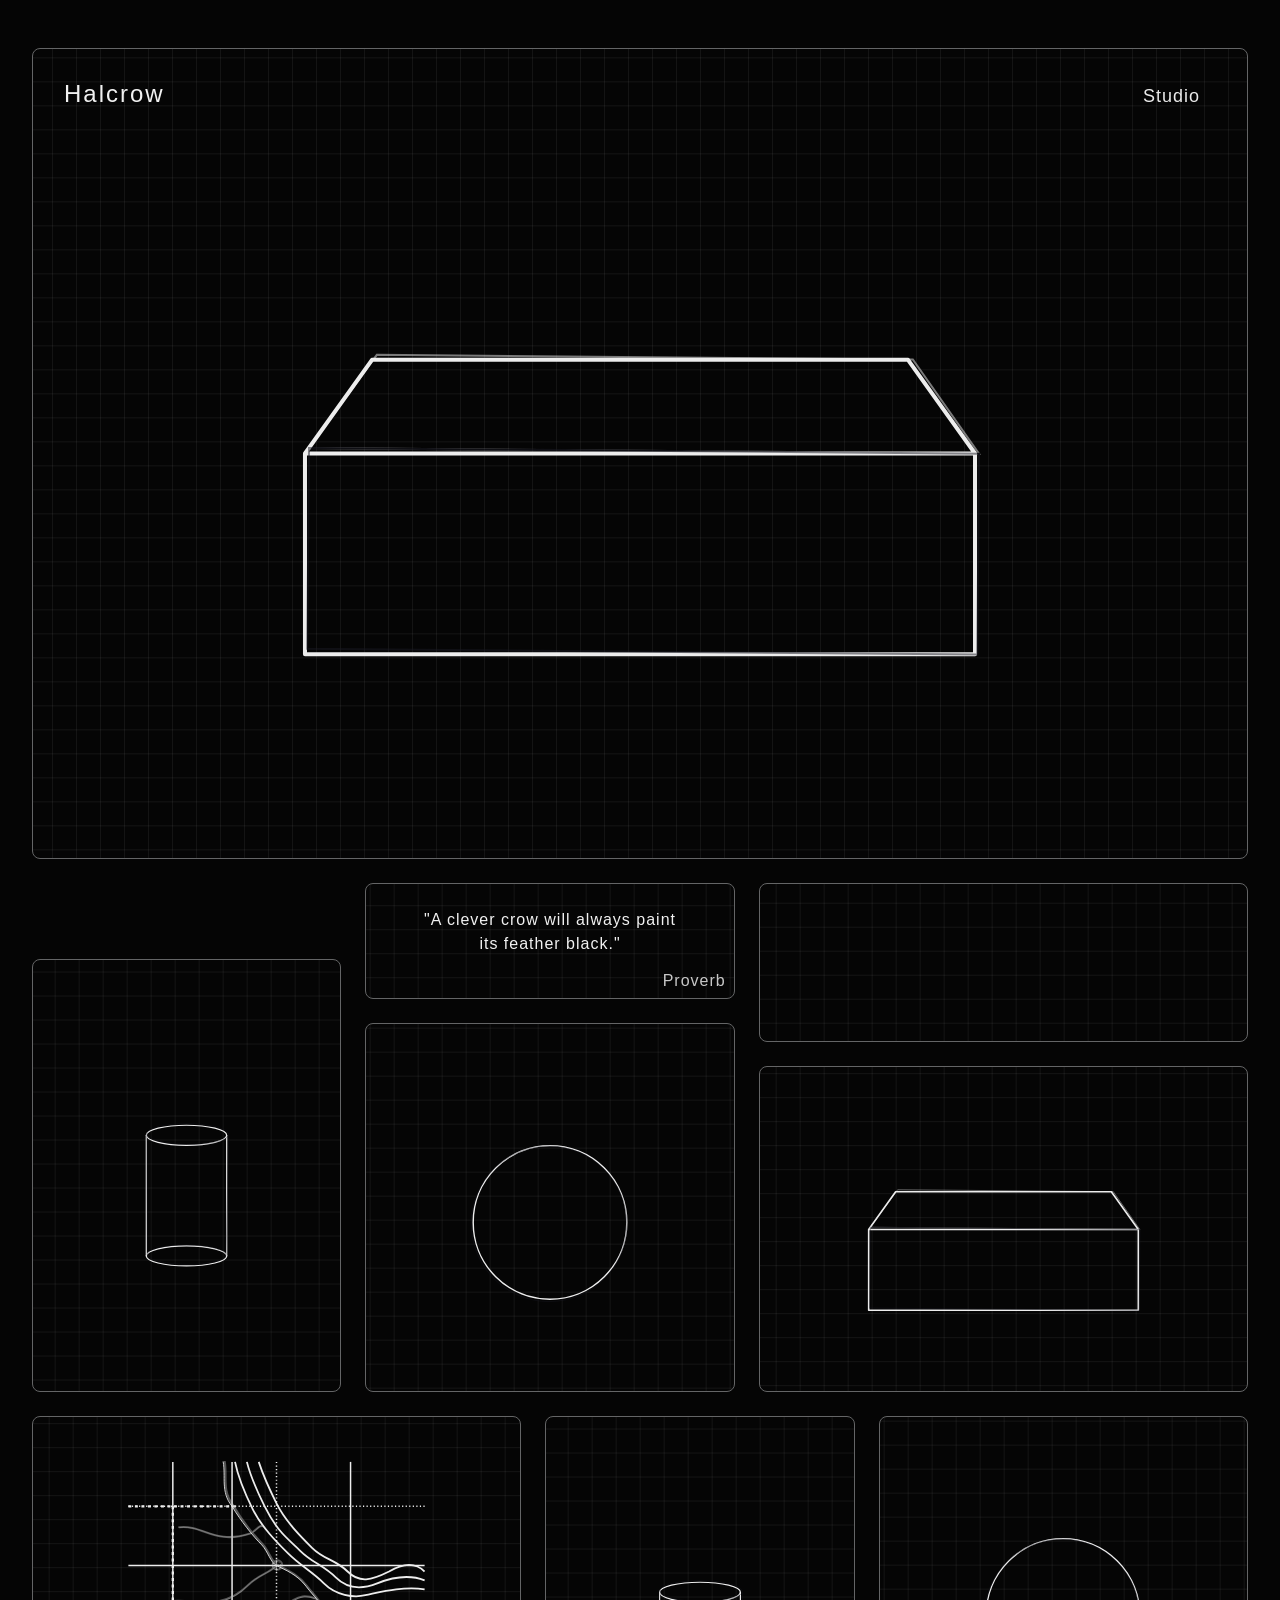
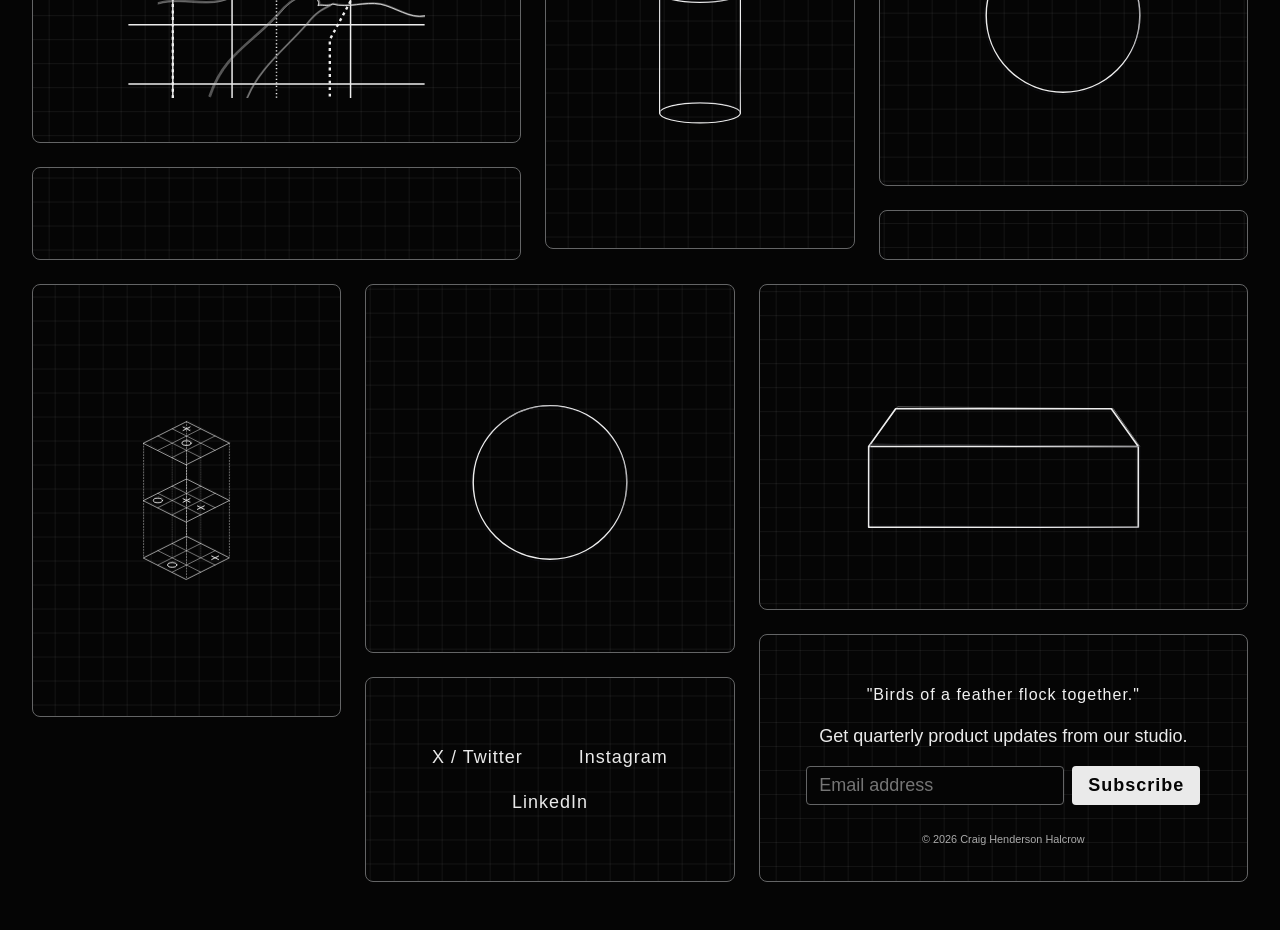
==== index.html @ 814aac81 "Wrap copyright text in semantic small tag" ====
<!DOCTYPE html>
<html lang="en">
<head>
  <meta charset="UTF-8">
  <meta name="viewport" content="width=device-width, initial-scale=1.0">
  <meta name="description" content="A 3D perspective shelf morph concept and portfolio for Halcrow Studio.">
  <meta name="author" content="Craig Henderson Halcrow">
  <title>FWDP-1000-P01-Landing-Page-Craig</title>

  <link rel="stylesheet" href="styles/normalize-fwd.css">
  <link rel="stylesheet" href="styles/styles.css">
</head>
<body>

  <!-- Wraps the entire page content -->
  <main class="flex-gallery">

    <!--
    --------------------------------------------------------------
    >>> TABLE OF CONTENTS:
    ----------------------------------------------------------------
    # Row 0: Hero Header
    # Row 1: Concepts (Tall, Square, Wide)
    # Row 2: Concepts (Wide, Tall, Square)
    # Row 3: Concepts (Tall, Square, Wide) & Footers
    --------------------------------------------------------------
    -->

    <!-- ==========================================
         ROW 0: HERO HEADER
    =========================================== -->
    <section class="flex-row">
      
      <!-- Hero Card (Wide) -->
      <article class="card-container card-wide">
        <div class="the-box grid-pattern"></div>
        
        <!-- Header & Nav Overlay -->
        <header class="hero-header">
          <h1>Halcrow</h1>
          <nav class="hero-nav">
            <ul>
              <li><a href="index.html">Studio</a></li>
            </ul>
          </nav>
        </header>

        <div class="card-text">
          <h2>bauxd air</h2>
          <p>The box and the air inside it.</p>
        </div>

        <div class="image-wrapper wrap-wide">
          <img src="images/concept03-wide-2d.svg" class="product-img img-2d" alt="Wide Concept 2D Draft">
          <!-- aria-hidden="true": Hides decorative 3D image from screen readers to prevent redundant announcements. -->
          <img src="images/concept03-wide-3d.svg" class="product-img img-3d" alt="Wide Concept 3D Render" aria-hidden="true">
        </div>
      </article>

    </section>

    <!-- ==========================================
         ROW 1: CONCEPTS (Tall, Square, Wide)
    =========================================== -->
    <section class="flex-row">
      
      <!-- Concept 1 (Tall) -->
      <!-- tabindex="0": Makes the article focusable, allowing keyboard users to trigger the :focus-within animation. -->
      <article class="card-container card-tall" tabindex="0">
        <div class="the-box grid-pattern"></div>
        <div class="card-text">
          <h2>Concept 01</h2>
          <p>Tall Dimension</p>
        </div>
        <div class="image-wrapper">
          <img src="images/concept01-tall-2d.svg" class="product-img img-2d" alt="Tall Concept 2D Draft">
          <img src="images/concept01-tall-3d.svg" class="product-img img-3d" alt="Tall Concept 3D Render" aria-hidden="true">
        </div>
      </article>

      <!-- Concept 2 (Square) -->
      <div class="card-column col-square">
        <div class="filler-card grid-pattern">
          <div class="footer-text">
            <figure class="proverb">
              <blockquote>
                <p>"A clever crow will always paint its feather black."</p>
              </blockquote>
              <figcaption>Proverb</figcaption>
            </figure>
          </div>
        </div>
        <article class="card-container card-square" tabindex="0">
        <div class="the-box grid-pattern"></div>
        <div class="card-text">
          <h2>Concept 02</h2>
          <p>Square Dimension</p>
        </div>
        <div class="image-wrapper wrap-square">
          <img src="images/concept02-square-2d.svg" class="product-img img-2d" alt="Square Concept 2D Draft">
          <img src="images/concept02-square-3d.svg" class="product-img img-3d" alt="Square Concept 3D Render" aria-hidden="true">
        </div>
      </article>
      </div>

      <!-- Concept 3 (Wide) -->
      <div class="card-column col-wide">
        <div class="filler-card grid-pattern"></div>
        <article class="card-container card-wide" tabindex="0">
        <div class="the-box grid-pattern"></div>
        <div class="card-text">
          <h2>Concept 03</h2>
          <p>Wide Dimension</p>
        </div>
        <div class="image-wrapper wrap-wide">
          <img src="images/concept03-wide-2d.svg" class="product-img img-2d" alt="Wide Concept 2D Draft">
          <img src="images/concept03-wide-3d.svg" class="product-img img-3d" alt="Wide Concept 3D Render" aria-hidden="true">
        </div>
      </article>
      </div>

    </section>

    <!-- ==========================================
         ROW 2: CONCEPTS (Wide, Tall, Square)
    =========================================== -->
    <section class="flex-row">
      
      <!-- Concept 3 (Wide) -->
      <div class="card-column col-wide">
        <article class="card-container card-wide static-card">
        <div class="the-box grid-pattern"></div>
        <div class="card-text">
          <h2>Country Project</h2>
          <p>Where am I?</p>
        </div>
        <div class="image-wrapper wrap-wide">
          <a href="#"><img src="images/country-project-hint.svg" class="product-img" alt="Country Project Map Hint"></a>
        </div>
      </article>
        <div class="filler-card grid-pattern"></div>
      </div>

      <!-- Concept 1 (Tall) -->
      <article class="card-container card-tall" tabindex="0">
        <div class="the-box grid-pattern"></div>
        <div class="card-text">
          <h2>Concept 01</h2>
          <p>Tall Dimension</p>
        </div>
        <div class="image-wrapper">
          <img src="images/concept01-tall-2d.svg" class="product-img img-2d" alt="Tall Concept 2D Draft">
          <img src="images/concept01-tall-3d.svg" class="product-img img-3d" alt="Tall Concept 3D Render" aria-hidden="true">
        </div>
      </article>

      <!-- Concept 2 (Square) -->
      <div class="card-column col-square">
        <article class="card-container card-square" tabindex="0">
        <div class="the-box grid-pattern"></div>
        <div class="card-text">
          <h2>Concept 02</h2>
          <p>Square Dimension</p>
        </div>
        <div class="image-wrapper wrap-square">
          <img src="images/concept02-square-2d.svg" class="product-img img-2d" alt="Square Concept 2D Draft">
          <img src="images/concept02-square-3d.svg" class="product-img img-3d" alt="Square Concept 3D Render" aria-hidden="true">
        </div>
      </article>
        <div class="filler-card grid-pattern"></div>
      </div>

    </section>

    <!-- ==========================================
         ROW 3: CONCEPTS & EMBEDDED FOOTERS
    =========================================== -->
    <section class="flex-row">
      
      <!-- Concept 1 (Tall) -->
      <article class="card-container card-tall static-card">
        <div class="the-box grid-pattern"></div>
        <div class="card-text">
          <h2>Tic-Tac-Toe</h2>
          <p>JS Project</p>
        </div>
        <div class="image-wrapper">
          <a href="#"><img src="images/tic-tac-toe.svg" class="product-img" alt="Tic-Tac-Toe Game"></a>
        </div>
      </article>

      <!-- Concept 2 (Square) -->
      <div class="card-column col-square">
        <article class="card-container card-square" tabindex="0">
        <div class="the-box grid-pattern"></div>
        <div class="card-text">
          <h2>Concept 02</h2>
          <p>Square Dimension</p>
        </div>
        <div class="image-wrapper wrap-square">
          <img src="images/concept02-square-2d.svg" class="product-img img-2d" alt="Square Concept 2D Draft">
          <img src="images/concept02-square-3d.svg" class="product-img img-3d" alt="Square Concept 3D Render" aria-hidden="true">
        </div>
      </article>
        <div class="filler-card grid-pattern">
          <footer class="footer-text">
            <nav aria-label="Social media">
              <ul class="social-icons">
                <li><a href="#">X / Twitter</a></li>
                <li><a href="#">Instagram</a></li>
                <li><a href="#">LinkedIn</a></li>
              </ul>
            </nav>
          </footer>
        </div>
      </div>

      <!-- Concept 3 (Wide) -->
      <div class="card-column col-wide">
        <article class="card-container card-wide" tabindex="0">
        <div class="the-box grid-pattern"></div>
        <div class="card-text">
          <h2>Concept 03</h2>
          <p>Wide Dimension</p>
        </div>
        <div class="image-wrapper wrap-wide">
          <img src="images/concept03-wide-2d.svg" class="product-img img-2d" alt="Wide Concept 2D Draft">
          <img src="images/concept03-wide-3d.svg" class="product-img img-3d" alt="Wide Concept 3D Render" aria-hidden="true">
        </div>
      </article>
        <div class="filler-card grid-pattern">
          <footer class="footer-text">
            <figure class="proverb">
              <blockquote>
                <p>"Birds of a feather flock together."</p>
              </blockquote>
            </figure>
            <p>Get quarterly product updates from our studio.</p>
            <form class="subscribe-form" action="#" method="POST">
              <label for="email-sub" class="sr-only">Email address</label>
              <input type="email" id="email-sub" name="email" placeholder="Email address" required>
              <button type="submit">Subscribe</button>
            </form>
            <p class="copyright"><small>&copy; 2026 Craig Henderson Halcrow</small></p>
          </footer>
        </div>
      </div>

    </section>

  </main>

</body>
</html>
---- styles/styles.css ----
/*--------------------------------------------------------------
>>> TABLE OF CONTENTS:
----------------------------------------------------------------
# Part 0: Universal Reset
# Part 0.5: Utilities (Accessibility)
# Part 1: Mobile-First
# Part 2: Desktop
# Part 3: The Illusion
# Part 4: Hero Header
# Part 5: Footer
--------------------------------------------------------------*/

/* =========================================================
   PART 0.5: UTILITIES (ACCESSIBILITY)
   -Normalize
   ========================================================= */
/* 
  Screen Reader Only Utility
  The A11Y Project: https://www.a11yproject.com/posts/how-to-hide-content/
  CSS-Tricks: https://css-tricks.com/inclusively-hidden/
  Note: Visually hides an element while still allowing screen readers to announce it. 
  Used in this project for: Hidden form labels (Subscribe form).
*/
.sr-only {
  position: absolute;
  width: 1px;
  height: 1px;
  padding: 0;
  margin: -1px;
  overflow: hidden;
  clip: rect(0, 0, 0, 0);
  white-space: nowrap;
  border-width: 0;
}
/* =========================================================
   PART 1: MOBILE-FIRST
   ========================================================= */
body {
  font-family: Roboto, Arial, sans-serif;
  background-color: #050505; 
  color: #f1f1f1;
  display: flex;
  justify-content: center;
  align-items: center;
  min-height: 100vh;
  margin: 0 auto;
  padding: 1rem 2rem; 
}

.flex-gallery {
  display: flex;
  flex-direction: column; 
  align-items: center;
  gap: 1.5rem;
  width: 100%;
}

.flex-row {
  display: flex;
  flex-wrap: wrap;         
  justify-content: center; 
  align-items: stretch; /* Allows columns to stretch to the row's full height */   
  gap: 1.5rem; 
  width: 100%;
  max-width: 120rem;
}

/* Ensure the Tall cards dictate the row height without being distorted by stretch */
.flex-row:nth-of-type(2) .card-tall 
{ align-self: flex-end; }
.flex-row:not(:nth-of-type(2)) .card-tall 
{ align-self: flex-start; }

/* The Main Container */
.card-container {
  position: relative;
  display: flex;
  justify-content: center;
  align-items: center; 
  cursor: pointer;
  /* Default mobile behavior: stretch to fill the mobile screen */
  flex-grow: 1; 
  flex-shrink: 1; 
  flex-basis: 100%; 
  max-width: 450px; /* Prevents cards from becoming massively huge on horizontal tablets */
}

/* Proportional Scaling of the Cards */
/* CSS aspect-ratio: https://developer.mozilla.org/en-US/docs/Web/CSS/aspect-ratio */
/* Forces the height of an element to automatically recalculate based on its width, keeping the cards proportional as they scale. */
.card-tall   { aspect-ratio: 300 / 420; }
.card-square { aspect-ratio: 1 / 1; }
.card-wide   { aspect-ratio: 480 / 320; }

/* Make the Hero Card taller on mobile so the header has room to breathe */
.flex-row:first-of-type .card-wide {
  aspect-ratio: 1 / 1;
  align-items: flex-end;
  padding-bottom: 2rem;
}

/* Column Wrappers for Filler Cards */
.card-column {
  display: flex;
  flex-direction: column;
  gap: 1.5rem;
  width: 100%;
  max-width: 450px;
}

.card-column .card-container {
  flex-grow: 0; /* Prevents column height from interfering with aspect-ratio */
  flex-shrink: 0;
  flex-basis: auto;
  width: 100%;
}

.filler-card {
  /* 
    Flex-Grow
    MDN Reference: https://developer.mozilla.org/en-US/docs/Web/CSS/flex-grow
    CSS-Tricks Guide: https://css-tricks.com/snippets/css/a-guide-to-flexbox/
    Note: Automatically calculates and fills the exact empty vertical gap left in the column.
  */
  flex-grow: 1; 
  display: flex;
  flex-direction: column;
  background-color: #050505;
  border: 1px solid #646566;
  border-radius: 8px;
  min-height: 50px; /* Keeps a slim grid bar visible on mobile */
  width: 100%;
  max-width: 450px;
}

/* Mobile Reordering for Footer Cards */
/* Note: 49.9375em equals 799px (1px less than 50em). Prevents overlap bugs while using accessible em units. */
@media (max-width: 49.9375em) {
  .filler-card:empty {
    display: none; /* Hides decorative empty cards on mobile screens */
  }

  .flex-row:last-of-type .card-column {
    /* 
      Display: Contents
      MDN Reference: https://developer.mozilla.org/en-US/docs/Web/CSS/display
      CSS-Tricks: https://css-tricks.com/get-ready-for-display-contents/
      Note: "Unwraps" the column container so its children can participate directly in the parent flex row's ordering.
    */
    display: contents; 
  }
  .flex-row:last-of-type .col-wide .card-container {
    order: 1; /* Ensures Concept 03 stays above the footers */
  }
  .flex-row:last-of-type .col-square .filler-card {
    order: 2; /* Pushes the Social footer down */
  }
  .flex-row:last-of-type .col-wide .filler-card {
    order: 3; /* Pushes the Subscribe footer to the absolute bottom */
  }
}

/* Fluid Image Wrappers (Using percentages so they grow/shrink with the parent card) */
.image-wrapper { position: relative; z-index: 3; width: 65%; aspect-ratio: 1 / 1; }
.wrap-square   { width: 65%; aspect-ratio: 1 / 1; }
.wrap-wide     { width: 75%; aspect-ratio: 340 / 220; }

/* =========================================================
   PART 2: DESKTOP
   ========================================================= */
@media (min-width: 50em) {
  body {
    padding: 3rem 2rem;
  }
  
  .card-container, .card-column, .filler-card {
    max-width: none; /* Release the mobile tablet constraint */
    width: auto; /* Release the 100% mobile width so they can share the row */
  }

  /* 
    Flex Sizing Properties
    MDN Reference: https://developer.mozilla.org/en-US/docs/Web/CSS/flex
    CSS-Tricks Guide: https://css-tricks.com/snippets/css/a-guide-to-flexbox/
    Note: Sets the "ideal" base width (flex-basis) and tells the cards to mathematically stretch (flex-grow) to fill the exact edges of the row.
  */
  .card-tall { 
    flex-grow: 1; 
    flex-shrink: 1; 
    flex-basis: 300px; 
  }
  .col-square { 
    flex-grow: 1; 
    flex-shrink: 1; 
    flex-basis: 360px; 
  }
  .col-wide { 
    flex-grow: 1; 
    flex-shrink: 1; 
    flex-basis: 480px; 
  }

  /* Reset Hero Card to its cinematic wide ratio on desktop */
  .flex-row:first-of-type .card-wide {
    aspect-ratio: 480 / 320;
    align-items: center;
    padding-bottom: 0;
  }

  /* Ensure the top proverb fits on one single line */
  .flex-row:nth-of-type(2) .col-square .footer-text {
    padding: 0.5rem; /* Reduce side padding to give the text more room */
  }
}

/* =========================================================
   PART 3 THE ILLUSION
   ========================================================= */

/* The 2D Card to 3D Shelf Illusion */
.the-box {
  /* Positioning mechanics: https://developer.mozilla.org/en-US/docs/Web/CSS/position */
  position: absolute;
  bottom: 0;
  left: 0;
  width: 100%;
  height: 100%;
  background-color: #050505; 
  border: 1px solid #646566;
  border-radius: 8px;
  
  /* The Hinge (2D card falls down to become the shelf-like 3D surface) */
  /* Hinge anchor-point: https://developer.mozilla.org/en-US/docs/Web/CSS/transform-origin */
  transform-origin: bottom center;

  /* Transition physics: https://developer.mozilla.org/en-US/docs/Web/CSS/transition */
  transition: transform 0.6s cubic-bezier(0.2, 0.8, 0.2, 1), box-shadow 0.6s ease, background-color 0.6s ease;

  /* Stacking context: https://developer.mozilla.org/en-US/docs/Web/CSS/z-index */
  z-index: 1;
}

/* The Drafting Grid Pattern */
/* 
  Pattern adapted from: https://projects.verou.me/css3patterns/#blueprint-grid
  Note: Background initially inspired by Shaw Lukas' "blocks": https://blocks.shawnlukas.com/
  Hard-stop logic: https://css-tricks.com/books/greatest-css-tricks/hard-stop-gradients/
*/
.grid-pattern {
  background-image: 
    linear-gradient(#ffffff0f 1px, transparent 1px),
    linear-gradient(90deg, #ffffff0f 1px, transparent 1px);
  background-size: 24px 24px;
  background-position: center center;
}

/* On Hover: 2D Card Falling Into 3D Shelf */
.card-container:hover .the-box,
.card-container:focus-within .the-box {
   /* 
   3D Transformations
   MDN Reference: https://developer.mozilla.org/en-US/docs/Web/CSS/transform-function/perspective
   Note: To find the ideal shelf angle, I started exactly halfway between 45deg and 90deg (67.5deg), then experimented further. 
   */
  transform: perspective(1000px) rotateX(70deg); 

  background-color: #161616; 
  border-color: #646566;

  box-shadow: 0px 50px 40px #030303f2; 
}

/* Hover Text */
.card-text {
  /* Positioning: https://developer.mozilla.org/en-US/docs/Web/CSS/position */
  position: absolute;
  /* Moved inside to the top of the Card */
  top: 30px; 
  width: 100%;
  text-align: center;

  /* Stacking order: https://developer.mozilla.org/en-US/docs/Web/CSS/z-index */
  z-index: 4; /* Keeps it floating above everything else */

  /* Transparency: https://developer.mozilla.org/en-US/docs/Web/CSS/opacity */
  opacity: 0; /* Hidden by default */

  /* Smooth transition timing: https://developer.mozilla.org/en-US/docs/Web/CSS/transition */
  transition: opacity 0.4s ease, transform 0.4s ease;

  /* Y-axis movement: https://developer.mozilla.org/en-US/docs/Web/CSS/transform-function/translateY */
  transform: translateY(-10px); /* Starts slightly lifted */
}

/* Fades in and drops down smoothly when the 3D shelf effect triggers */
/* Hover state: https://developer.mozilla.org/en-US/docs/Web/CSS/:hover */
.card-container:hover .card-text,
.card-container:focus-within .card-text {
  opacity: 1; 
  transform: translateY(0px); /* Drops down into its final resting position */
}

.card-text h2 {
  margin: 0 0 4px 0;
  font-weight: 500;
  font-size: 1.125rem;
  letter-spacing: 2px;
}

.card-text p {
  margin: 0;
  color: #eaeaea;
  font-size: 1rem;
}

/* Product Images & Sizes */
.product-img {
  position: absolute;
  top: 0;
  left: 0;
  width: 100%;
  height: 100%;

  /* Forces images to fit the wrapper without distorting aspect ratio: https://developer.mozilla.org/en-US/docs/Web/CSS/object-fit */
  object-fit: contain;

  /* Transition physics: https://developer.mozilla.org/en-US/docs/Web/CSS/transition */
  /* Easing mechanics: https://developer.mozilla.org/en-US/docs/Web/CSS/easing-function */
  /* Note: Custom cubic-bezier adds a realistic sense of physics (fast start, soft landing). */
  transition: all 0.6s cubic-bezier(0.2, 0.8, 0.2, 1);
}

/* Initial States */
.img-2d { 
  /* Transparency logic: https://developer.mozilla.org/en-US/docs/Web/CSS/opacity */
  opacity: 1; 
  /* Transform mechanics: https://developer.mozilla.org/en-US/docs/Web/CSS/transform-function/scale */
  transform: scale(1); 
}

.img-3d { 
  opacity: 0; 
  /* Starts slightly lifted (translateY) and scaled, waiting for hover state */
  /* Translation mechanics: https://developer.mozilla.org/en-US/docs/Web/CSS/transform-function/translate */
  transform: translateY(20px) scale(0.9);
} 

/* On Hover: Image Swap and Shelf Position */
/* Hover pseudo-class: https://developer.mozilla.org/en-US/docs/Web/CSS/:hover */
.card-container:hover .img-2d,
.card-container:focus-within .img-2d { 
  opacity: 0; /* Fades out the flat 2D drawing */
  transform: scale(0.9); /* Shrinks slightly as it disappears backward */
}

.card-container:hover .img-3d,
.card-container:focus-within .img-3d { 
  opacity: 1; /* Fades in the 3D model */
  /* 3D model drops slightly downward on hover so it looks like it rests on the shelf */
  transform: translateY(25px) scale(1.15); 
}

/* Pushes the Tall 3D object further forward on the shelf */
.card-tall:hover .img-3d,
.card-tall:focus-within .img-3d {
  transform: translateY(1rem);
  z-index: 10; 
}

/* =========================================================
   PART 4: HERO HEADER
   ========================================================= */
.hero-header {
  position: absolute;
  top: 2rem;
  left: 2rem;
  right: 2rem;
  z-index: 10;
  display: flex;
  justify-content: space-between;
  align-items: baseline;
}

.hero-header h1 {
  margin: 0;
  font-size: 1.5rem;
  font-weight: 500;
  letter-spacing: 2px;
  color: #f1f1f1;
}

.hero-nav ul {
  list-style: none;
  display: flex;
  gap: 1rem;
  margin: 0;
  padding: 0;
}

.hero-nav a {
  color: #eaeaea;
  padding: 0.5rem 1rem;
  text-decoration: none;
  font-size: 1.125rem;
  font-weight: 500;
  letter-spacing: 1px;
  transition: color 0.3s ease;
}

.hero-nav a:hover {
  color: #fff;
}

/* Hide the hero text on mobile by default */
.flex-row:first-of-type .card-text {
  display: none;
}

@media (min-width: 50em) {
  .hero-nav ul {
    gap: 2rem;
  }

  /* Specific styles for the Hero Card's hover text (Desktop Only) */
  .flex-row:first-of-type .card-text {
    display: block; /* Show the text on desktop */
    top: auto; /* Remove the default top positioning */
    bottom: 65%; /* Position it from the bottom, closer to the image */
  }

  .flex-row:first-of-type .card-text h2 {
    font-size: 2.5rem;
    font-weight: 600;
  }

  .flex-row:first-of-type .card-text p {
    font-size: 1.25rem;
  }
}

/* =========================================================
   PART 5: FOOTER
   ========================================================= */
.footer-text {
  display: flex;
  flex-direction: column;
  justify-content: center;
  align-items: center;
  text-align: center;
  padding: 2rem;
  flex-grow: 1;
}

/* Proverb Formatting */
.proverb {
  margin: 0;
  padding: 0;
}

.proverb blockquote p {
  margin: 0;
  font-weight: 500;
  font-size: 1rem;
  letter-spacing: 1px;
  color: #f1f1f1;
}

.proverb figcaption {
  text-align: right;
  font-size: 1rem;
  color: #c8c8c8;
  letter-spacing: 1px;
  margin-top: 6px;
}

.footer-text p {
  margin: 0;
  color: #eaeaea;
  font-size: 1.125rem;
  line-height: 1.5;
}

.footer-text .copyright {
  font-size: 0.85rem;
  margin-top: 1.5rem;
  color: #aaa;
}

.social-icons {
  display: flex;
  flex-wrap: wrap;
  justify-content: center;
  gap: 1.5rem;
  list-style: none;
  padding: 0;
  margin: 0;
}

.social-icons a {
  color: #eaeaea;
  padding: 0.5rem 1rem;
  text-decoration: none;
  font-size: 1.125rem;
  letter-spacing: 1px;
  transition: color 0.3s ease;
}

.social-icons a:hover {
  color: #fff;
}

.subscribe-form {
  margin-top: 1rem;
  display: flex;
  flex-direction: column; /* Stack vertically on small mobile screens */
  gap: 0.5rem;
  justify-content: center;
  width: 100%;
  max-width: 300px;
}

/* Snap back to side-by-side once there is enough horizontal room */
@media (min-width: 30em) {
  .subscribe-form {
    flex-direction: row;
  }
}

.subscribe-form input {
  flex-grow: 1;
  padding: 0.5rem 0.75rem;
  border-radius: 4px;
  border: 1px solid #646566;
  background-color: #050505;
  color: #f1f1f1;
  font-family: inherit;
  font-size: 1.125rem;
}

.subscribe-form input:focus {
  outline: 1px solid #eaeaea;
}

.subscribe-form button {
  padding: 0.5rem 1rem;
  border-radius: 4px;
  border: none;
  background-color: #eaeaea;
  color: #050505;
  font-family: inherit;
  font-weight: 600;
  cursor: pointer;
  letter-spacing: 1px;
  font-size: 1.125rem;
  transition: background-color 0.3s ease;
}

.subscribe-form button:hover {
  background-color: #fff;
}

/* Disable 3D effect for static cards */
.static-card:hover .the-box,
.static-card:focus-within .the-box {
  transform: none;
  background-color: #050505;
  box-shadow: none;
}

/* Dim the image on static cards so the hover text is readable */
.static-card:hover .product-img,
.static-card:focus-within .product-img {
  opacity: 0.15;
}
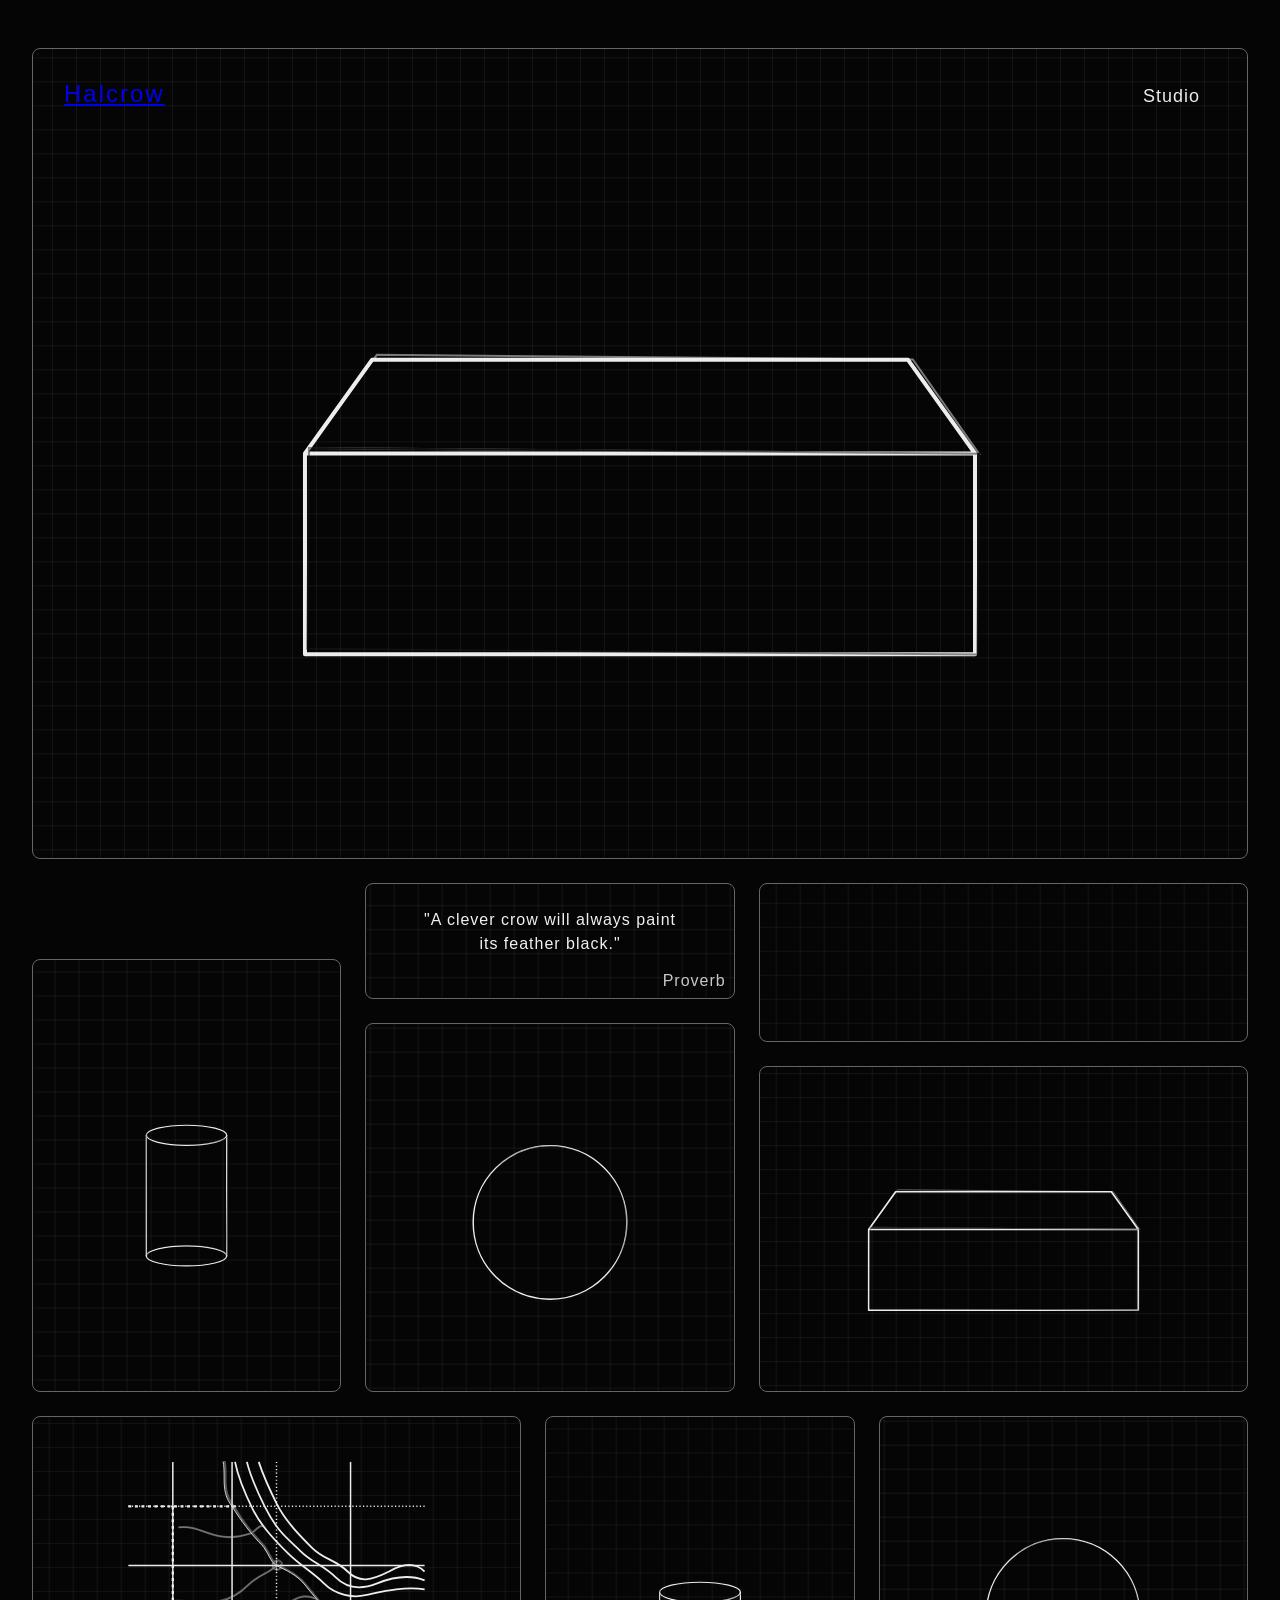
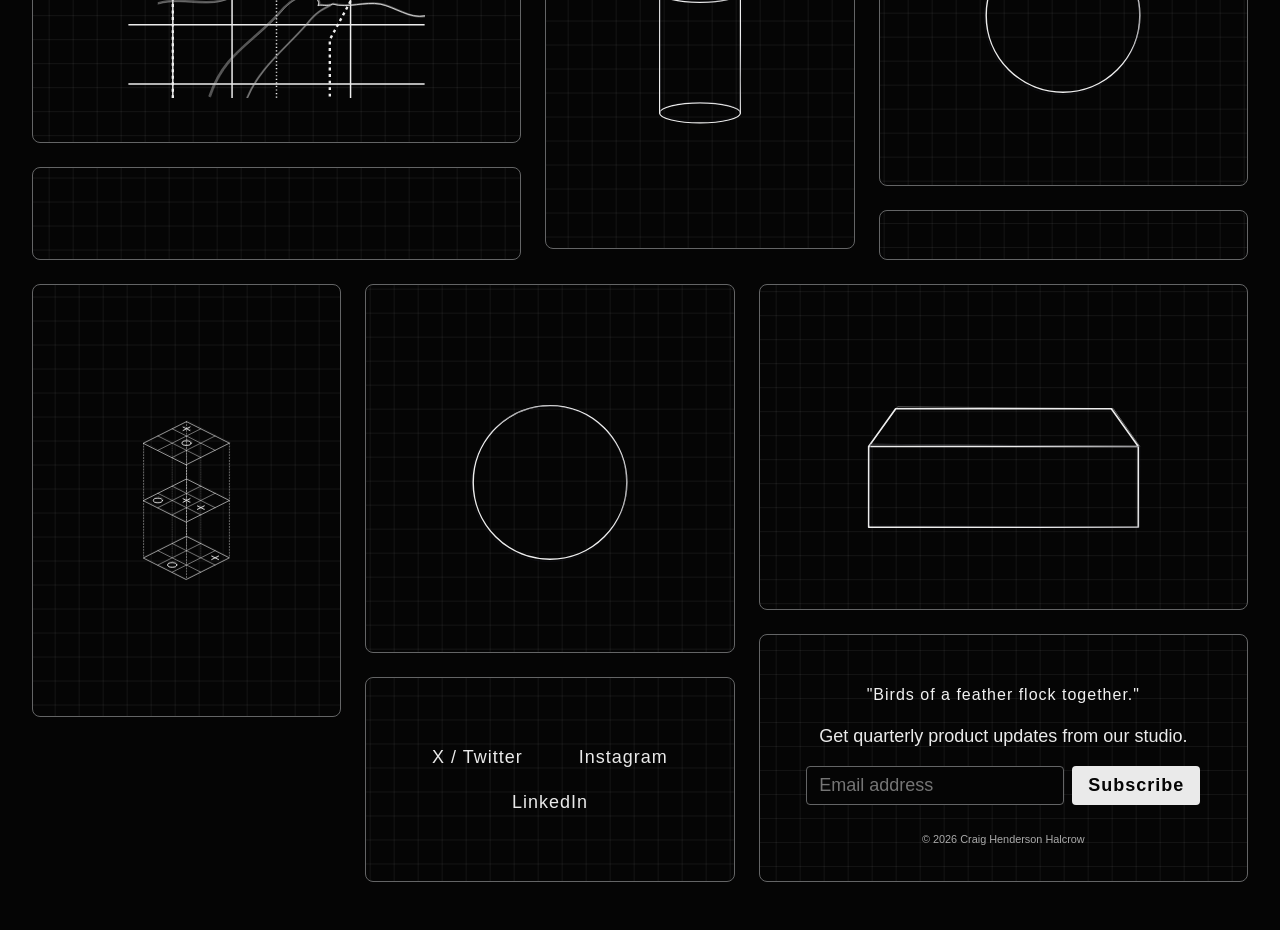
==== commit d04dca43: "Fix logo link and subscribe form method - Wrapped the main H1 'Halcrow' in an anchor tag pointing to" ====
--- a/index.html
+++ b/index.html
@@ -5,7 +5,7 @@
   <meta name="viewport" content="width=device-width, initial-scale=1.0">
   <meta name="description" content="A 3D perspective shelf morph concept and portfolio for Halcrow Studio.">
   <meta name="author" content="Craig Henderson Halcrow">
-  <title>FWDP-1000-P01-Landing-Page-Craig</title>
+  <title>Halcrow Studio</title>
 
   <link rel="stylesheet" href="styles/normalize-fwd.css">
   <link rel="stylesheet" href="styles/styles.css">
@@ -37,7 +37,7 @@
         
         <!-- Header & Nav Overlay -->
         <header class="hero-header">
-          <h1>Halcrow</h1>
+          <h1><a href="index.html">Halcrow</a></h1>
           <nav class="hero-nav">
             <ul>
               <li><a href="index.html">Studio</a></li>
@@ -236,7 +236,7 @@
               </blockquote>
             </figure>
             <p>Get quarterly product updates from our studio.</p>
-            <form class="subscribe-form" action="#" method="POST">
+            <form class="subscribe-form" action="#" method="get">
               <label for="email-sub" class="sr-only">Email address</label>
               <input type="email" id="email-sub" name="email" placeholder="Email address" required>
               <button type="submit">Subscribe</button>
--- a/styles/styles.css
+++ b/styles/styles.css
@@ -35,6 +35,10 @@
 /* =========================================================
    PART 1: MOBILE-FIRST
    ========================================================= */
+html {
+  scroll-behavior: smooth;
+}
+
 body {
   font-family: Roboto, Arial, sans-serif;
   background-color: #050505; 
@@ -407,7 +411,8 @@
   transition: color 0.3s ease;
 }
 
-.hero-nav a:hover {
+.hero-nav a:hover,
+.hero-nav a:focus {
   color: #fff;
 }
 
@@ -505,7 +510,8 @@
   transition: color 0.3s ease;
 }
 
-.social-icons a:hover {
+.social-icons a:hover,
+.social-icons a:focus {
   color: #fff;
 }
 
@@ -555,7 +561,8 @@
   transition: background-color 0.3s ease;
 }
 
-.subscribe-form button:hover {
+.subscribe-form button:hover,
+.subscribe-form button:focus {
   background-color: #fff;
 }
 
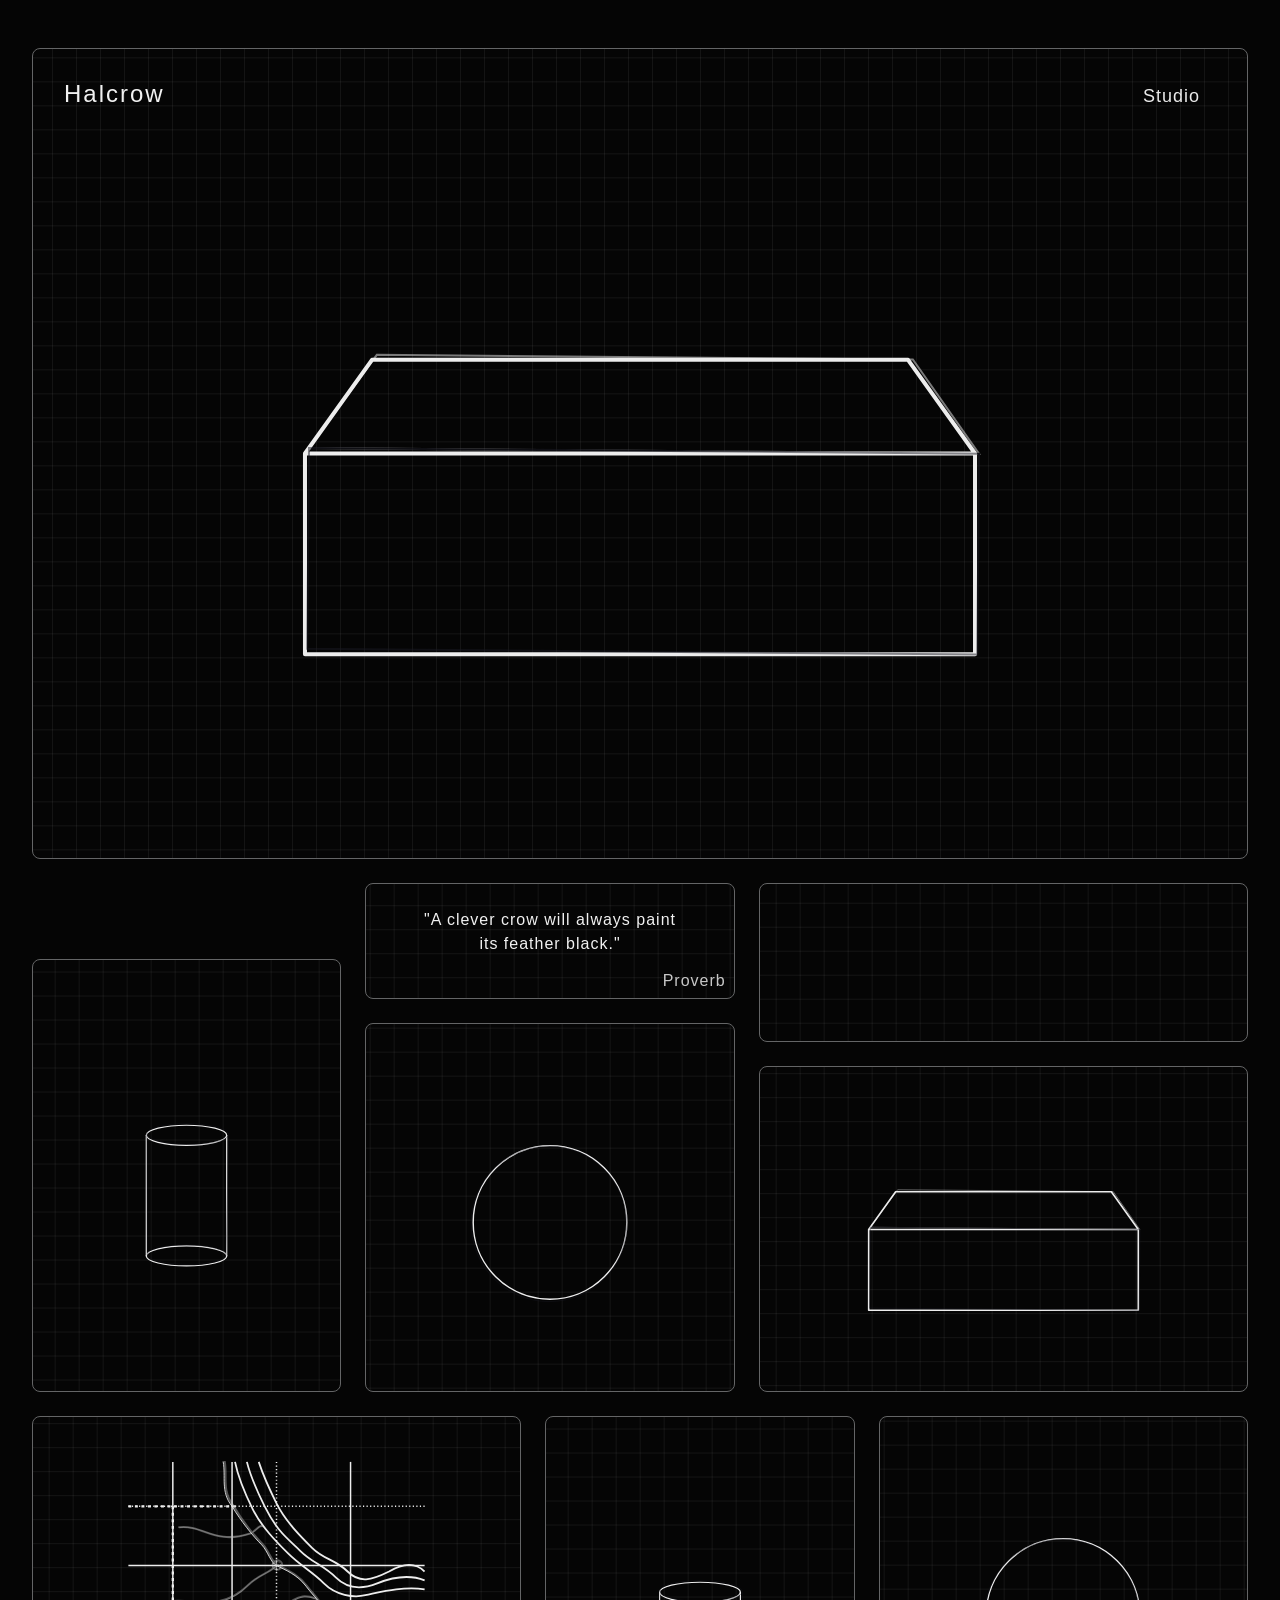
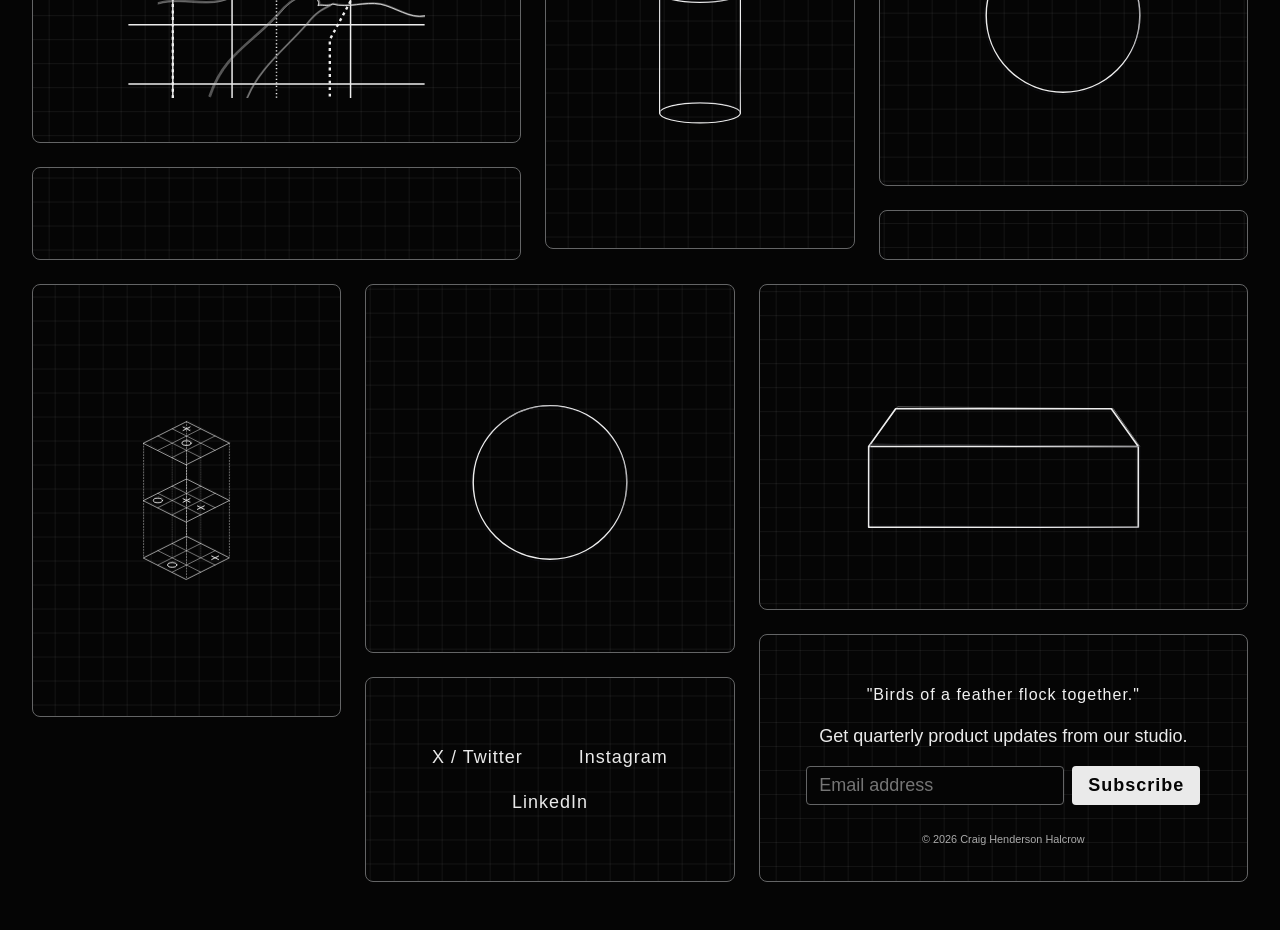
==== commit 5e9da889: "Fix header link styling and update logo URL - Removed default blue underline from h1 anchor link. - " ====
--- a/index.html
+++ b/index.html
@@ -37,10 +37,10 @@
         
         <!-- Header & Nav Overlay -->
         <header class="hero-header">
-          <h1><a href="index.html">Halcrow</a></h1>
+          <h1><a href="/">Halcrow</a></h1>
           <nav class="hero-nav">
             <ul>
-              <li><a href="index.html">Studio</a></li>
+              <li><a href="/">Studio</a></li>
             </ul>
           </nav>
         </header>
@@ -236,7 +236,7 @@
               </blockquote>
             </figure>
             <p>Get quarterly product updates from our studio.</p>
-            <form class="subscribe-form" action="#" method="get">
+            <form class="subscribe-form" action="https://formspree.io/f/YOUR_FORM_ID_HERE" method="POST">
               <label for="email-sub" class="sr-only">Email address</label>
               <input type="email" id="email-sub" name="email" placeholder="Email address" required>
               <button type="submit">Subscribe</button>
--- a/styles/styles.css
+++ b/styles/styles.css
@@ -393,6 +393,11 @@
   color: #f1f1f1;
 }
 
+.hero-header h1 a {
+  color: inherit;
+  text-decoration: none;
+}
+
 .hero-nav ul {
   list-style: none;
   display: flex;
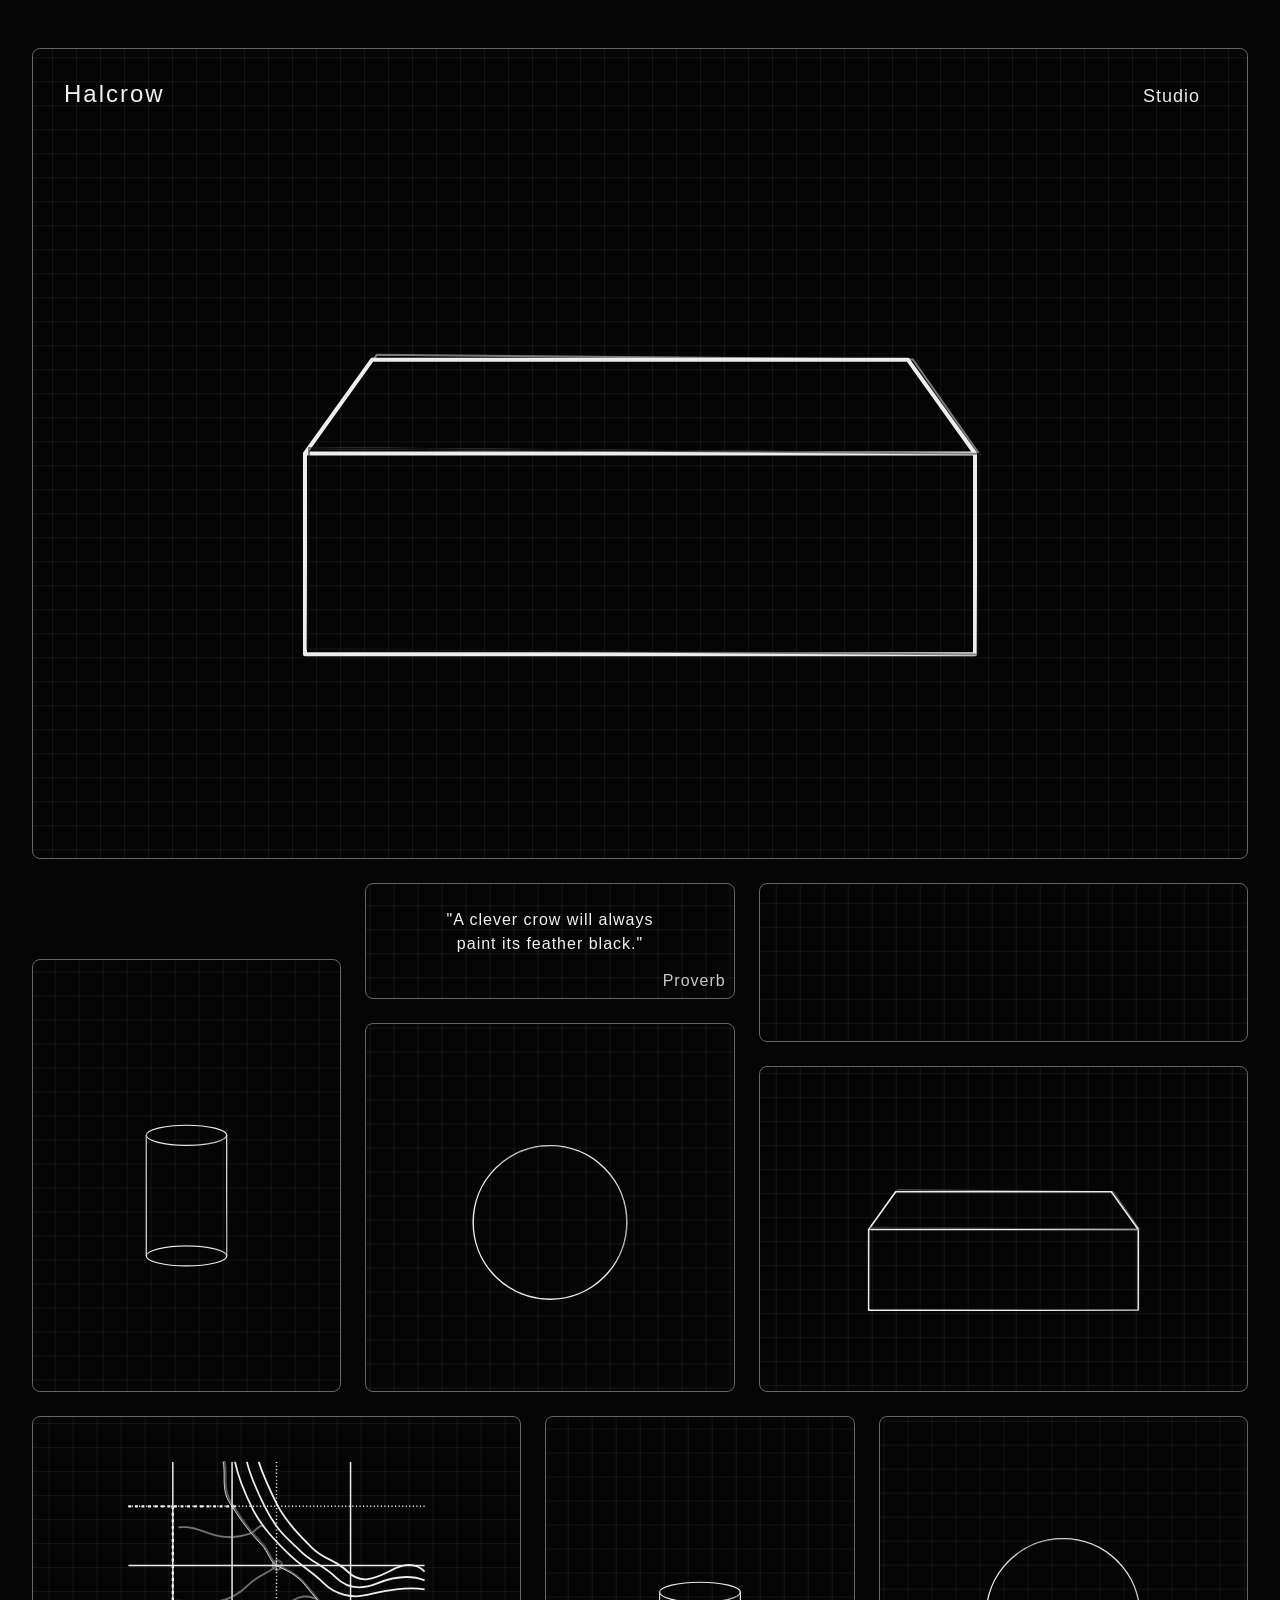
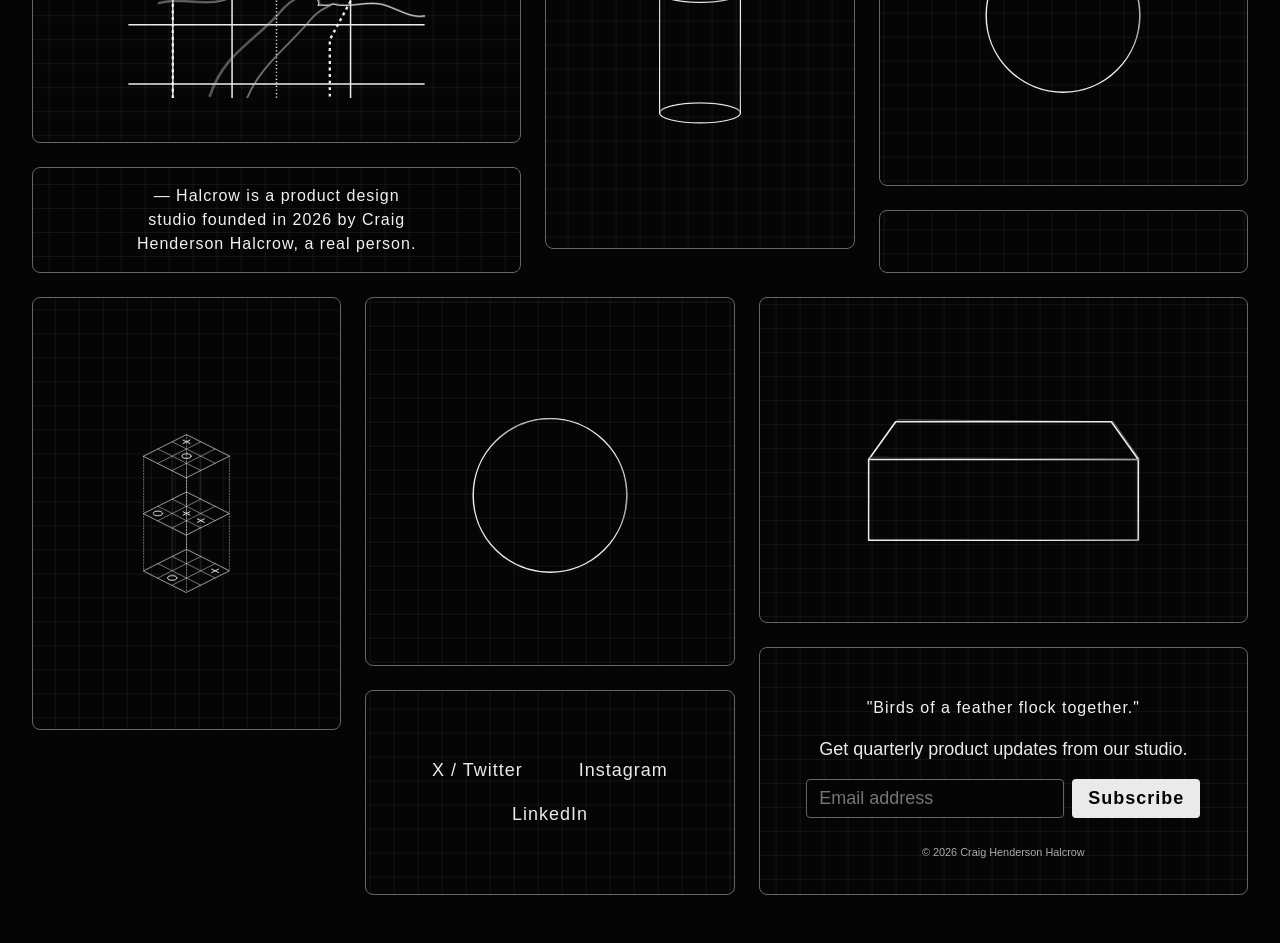
==== commit 5fb13a7b: "Add brand statement to footer filler card" ====
--- a/index.html
+++ b/index.html
@@ -132,13 +132,17 @@
         <div class="the-box grid-pattern"></div>
         <div class="card-text">
           <h2>Country Project</h2>
-          <p>Where am I?</p>
+          <p>Where are we?</p>
         </div>
         <div class="image-wrapper wrap-wide">
           <a href="#"><img src="images/country-project-hint.svg" class="product-img" alt="Country Project Map Hint"></a>
         </div>
       </article>
-        <div class="filler-card grid-pattern"></div>
+        <div class="filler-card grid-pattern">
+          <div class="footer-text">
+            <p class="brand-statement">&mdash; Halcrow is a product design studio founded in 2026 by Craig Henderson Halcrow, a real person.</p>
+          </div>
+        </div>
       </div>
 
       <!-- Concept 1 (Tall) -->
@@ -236,7 +240,7 @@
               </blockquote>
             </figure>
             <p>Get quarterly product updates from our studio.</p>
-            <form class="subscribe-form" action="https://formspree.io/f/YOUR_FORM_ID_HERE" method="POST">
+            <form class="subscribe-form" action="https://formspree.io/f/mgodakpn" method="POST">
               <label for="email-sub" class="sr-only">Email address</label>
               <input type="email" id="email-sub" name="email" placeholder="Email address" required>
               <button type="submit">Subscribe</button>
--- a/styles/styles.css
+++ b/styles/styles.css
@@ -215,6 +215,11 @@
   .flex-row:nth-of-type(2) .col-square .footer-text {
     padding: 0.5rem; /* Reduce side padding to give the text more room */
   }
+
+  /* Ensure the brand statement fits comfortably within the narrow vertical gap under the wide card */
+  .flex-row:nth-of-type(3) .col-wide .footer-text {
+    padding: 1rem 3rem; 
+  }
 }
 
 /* =========================================================
@@ -473,6 +478,7 @@
   font-size: 1rem;
   letter-spacing: 1px;
   color: #f1f1f1;
+  text-wrap: balance;
 }
 
 .proverb figcaption {
@@ -488,6 +494,14 @@
   color: #eaeaea;
   font-size: 1.125rem;
   line-height: 1.5;
+}
+
+.footer-text .brand-statement {
+  font-weight: 500;
+  font-size: 1rem;
+  letter-spacing: 1px;
+  color: #f1f1f1;
+  text-wrap: balance;
 }
 
 .footer-text .copyright {
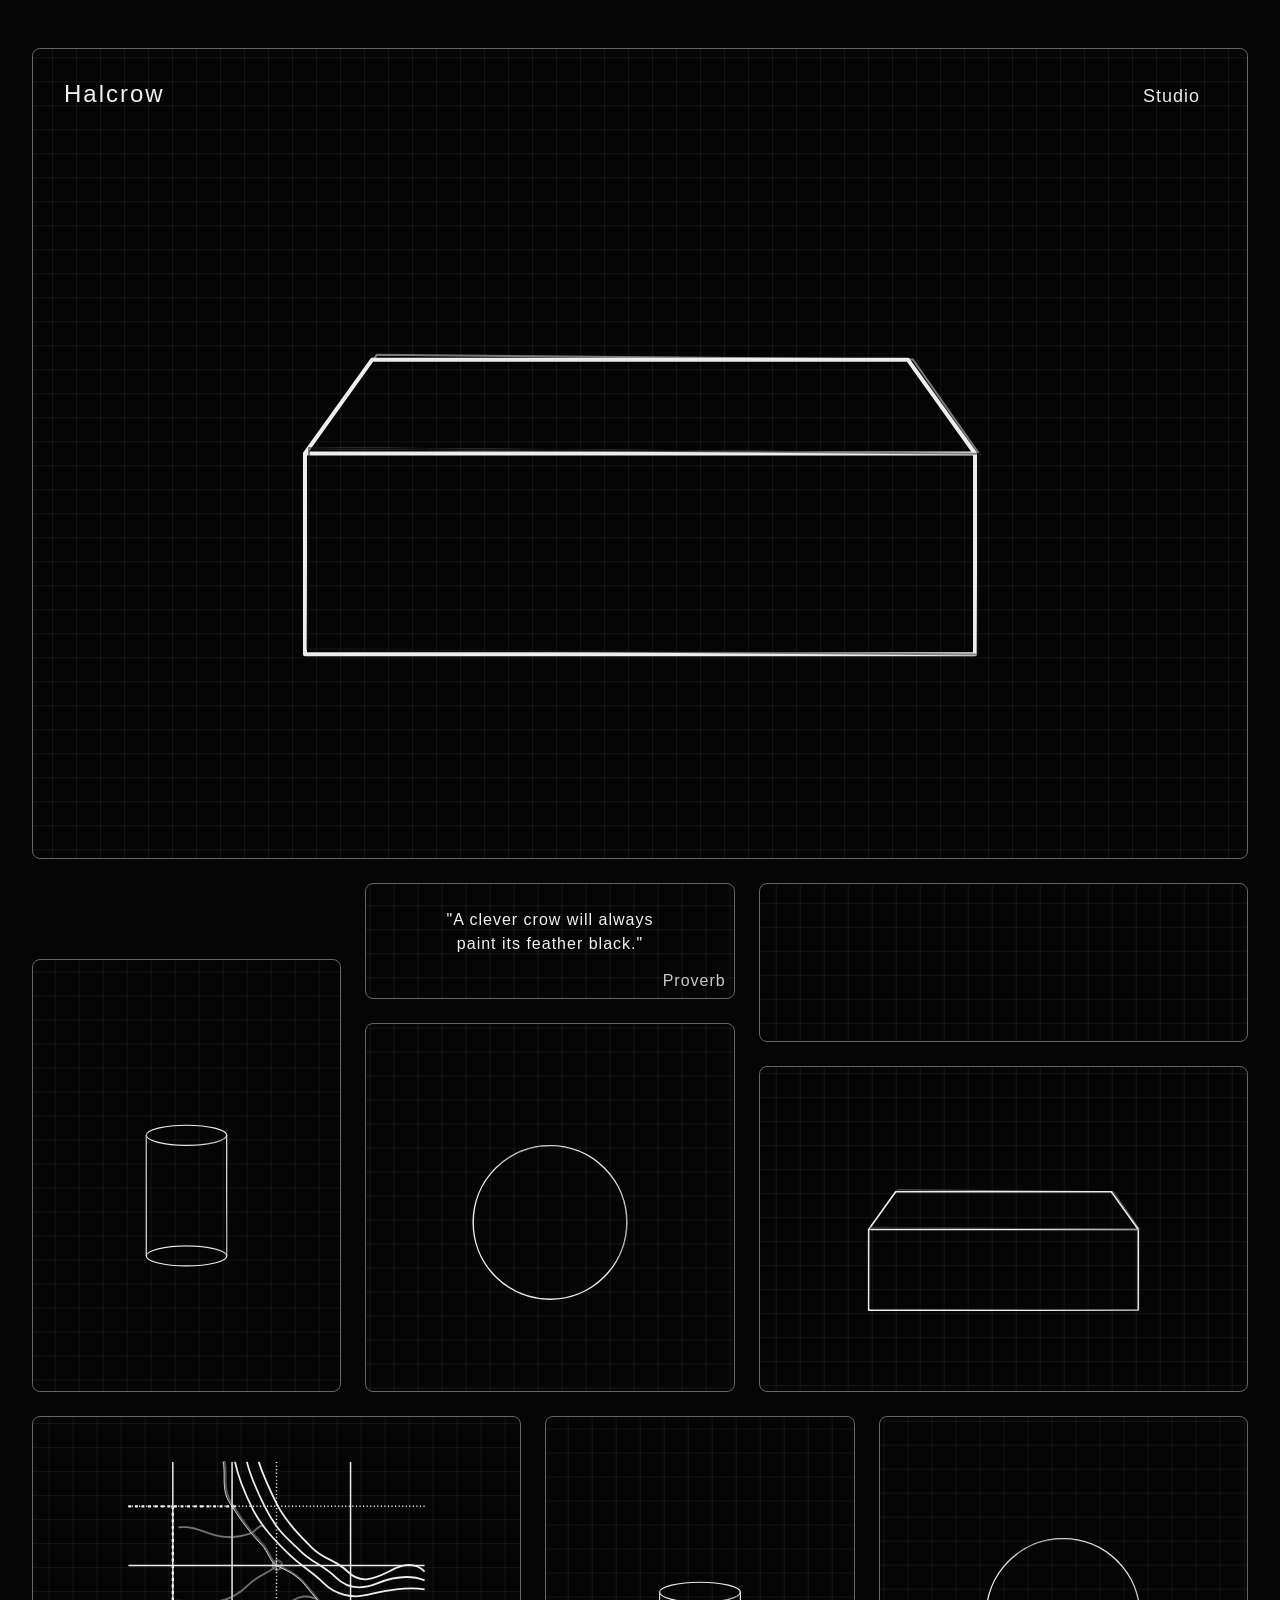
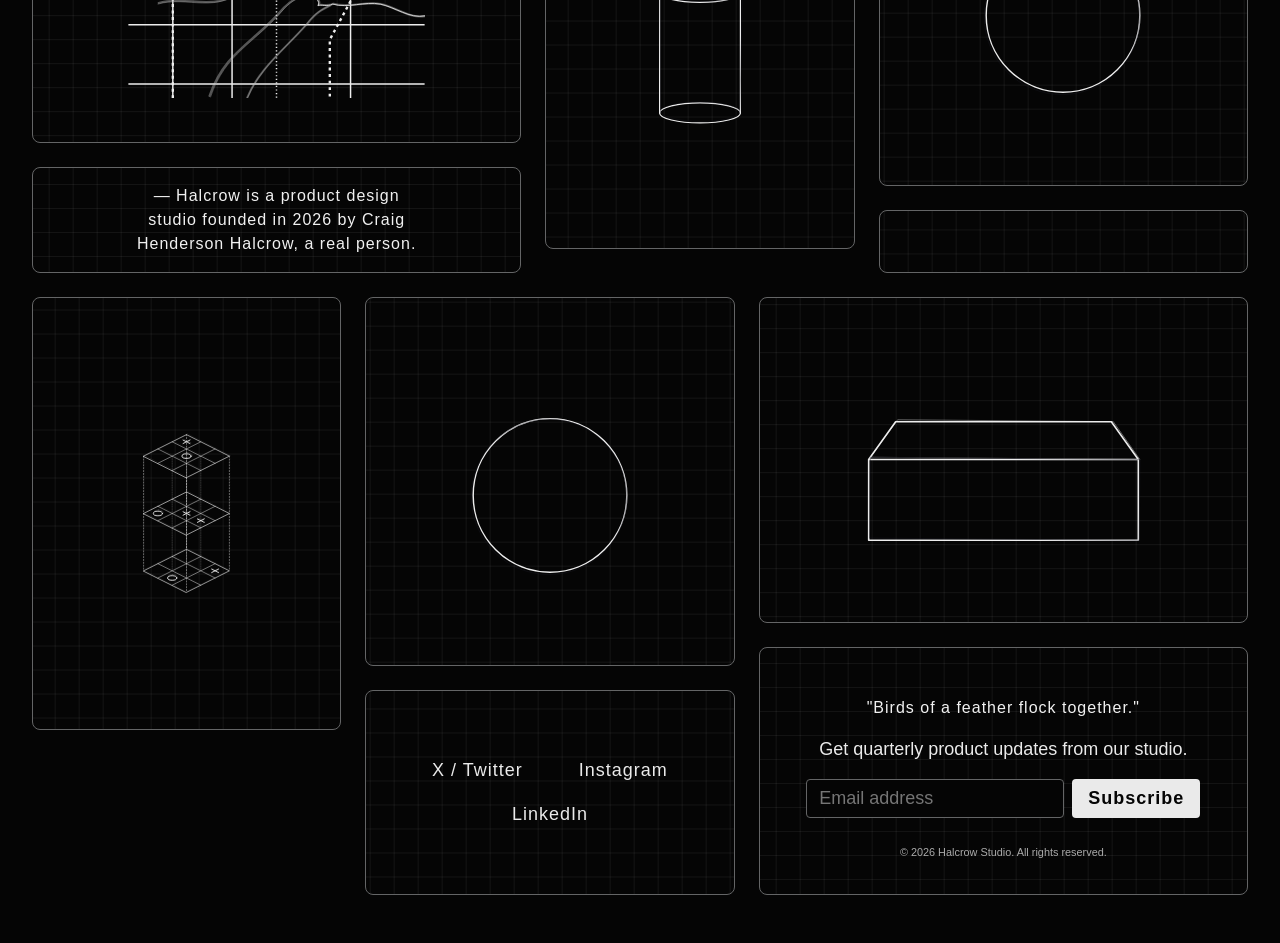
==== commit 59fde540: "Update copyright text in footer" ====
--- a/index.html
+++ b/index.html
@@ -245,7 +245,7 @@
               <input type="email" id="email-sub" name="email" placeholder="Email address" required>
               <button type="submit">Subscribe</button>
             </form>
-            <p class="copyright"><small>&copy; 2026 Craig Henderson Halcrow</small></p>
+            <p class="copyright"><small>&copy; 2026 Halcrow Studio. All rights reserved.</small></p>
           </footer>
         </div>
       </div>
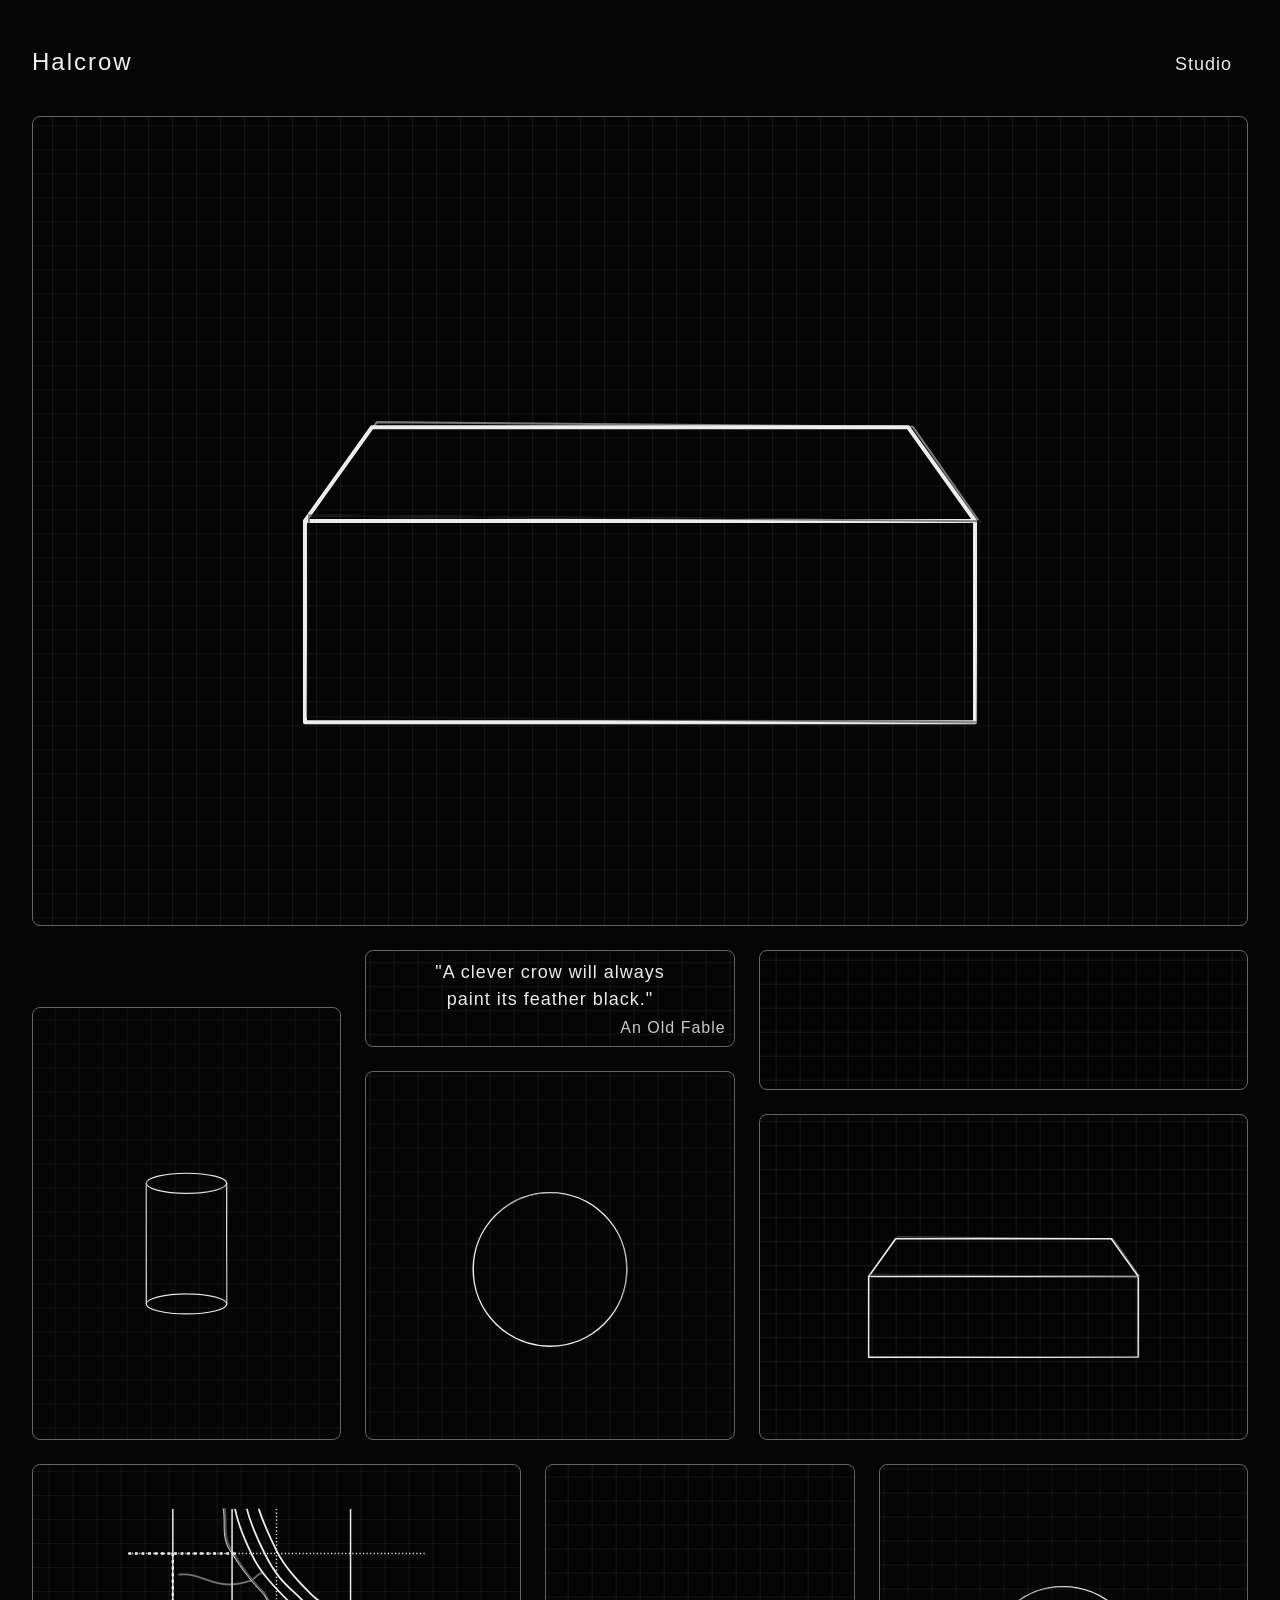
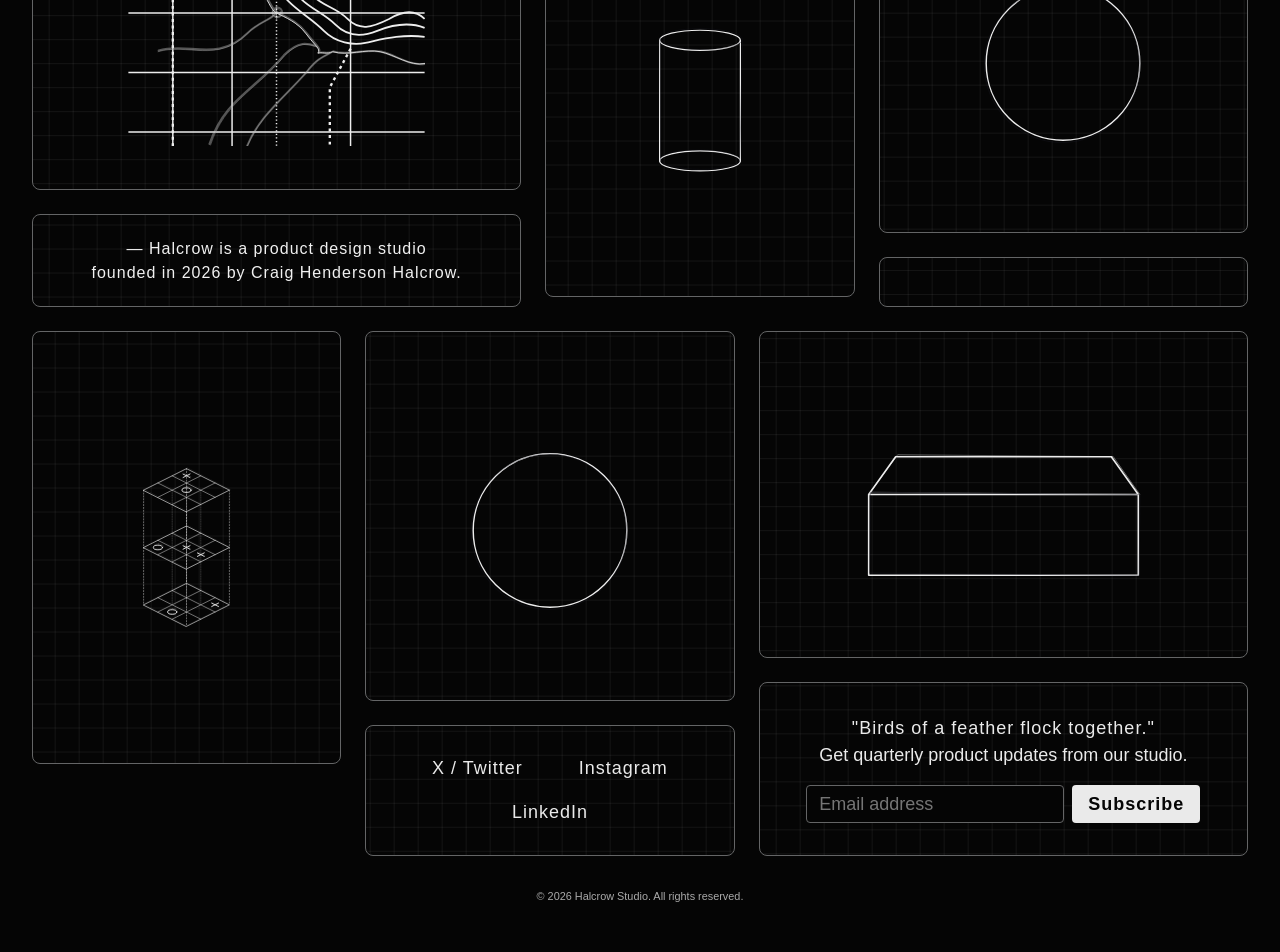
==== commit cd9d2e8d: "Refactor site header and footer semantics" ====
--- a/index.html
+++ b/index.html
@@ -11,6 +11,15 @@
   <link rel="stylesheet" href="styles/styles.css">
 </head>
 <body>
+
+  <header class="site-header">
+    <h1><a href="/">Halcrow</a></h1>
+    <nav>
+      <ul>
+        <li><a href="/">Studio</a></li>
+      </ul>
+    </nav>
+  </header>
 
   <!-- Wraps the entire page content -->
   <main class="flex-gallery">
@@ -35,16 +44,6 @@
       <article class="card-container card-wide">
         <div class="the-box grid-pattern"></div>
         
-        <!-- Header & Nav Overlay -->
-        <header class="hero-header">
-          <h1><a href="/">Halcrow</a></h1>
-          <nav class="hero-nav">
-            <ul>
-              <li><a href="/">Studio</a></li>
-            </ul>
-          </nav>
-        </header>
-
         <div class="card-text">
           <h2>bauxd air</h2>
           <p>The box and the air inside it.</p>
@@ -82,12 +81,10 @@
       <div class="card-column col-square">
         <div class="filler-card grid-pattern">
           <div class="footer-text">
-            <figure class="proverb">
-              <blockquote>
-                <p>"A clever crow will always paint its feather black."</p>
-              </blockquote>
-              <figcaption>Proverb</figcaption>
-            </figure>
+            <blockquote>
+              <p>"A clever crow will always paint its feather black."</p>
+              <cite>An Old Fable</cite>
+            </blockquote>
           </div>
         </div>
         <article class="card-container card-square" tabindex="0">
@@ -140,7 +137,7 @@
       </article>
         <div class="filler-card grid-pattern">
           <div class="footer-text">
-            <p class="brand-statement">&mdash; Halcrow is a product design studio founded in 2026 by Craig Henderson Halcrow, a real person.</p>
+            <p class="brand-statement">&mdash; Halcrow is a product design studio founded in 2026 by Craig Henderson Halcrow.</p>
           </div>
         </div>
       </div>
@@ -234,18 +231,15 @@
       </article>
         <div class="filler-card grid-pattern">
           <footer class="footer-text">
-            <figure class="proverb">
-              <blockquote>
-                <p>"Birds of a feather flock together."</p>
-              </blockquote>
-            </figure>
+            <blockquote>
+              <p>"Birds of a feather flock together."</p>
+            </blockquote>
             <p>Get quarterly product updates from our studio.</p>
             <form class="subscribe-form" action="https://formspree.io/f/mgodakpn" method="POST">
               <label for="email-sub" class="sr-only">Email address</label>
               <input type="email" id="email-sub" name="email" placeholder="Email address" required>
               <button type="submit">Subscribe</button>
             </form>
-            <p class="copyright"><small>&copy; 2026 Halcrow Studio. All rights reserved.</small></p>
           </footer>
         </div>
       </div>
@@ -253,6 +247,10 @@
     </section>
 
   </main>
+
+  <footer class="site-footer">
+    <p class="copyright"><small>&copy; 2026 Halcrow Studio. All rights reserved.</small></p>
+  </footer>
 
 </body>
 </html>
--- a/styles/styles.css
+++ b/styles/styles.css
@@ -44,6 +44,7 @@
   background-color: #050505; 
   color: #f1f1f1;
   display: flex;
+  flex-direction: column;
   justify-content: center;
   align-items: center;
   min-height: 100vh;
@@ -95,13 +96,6 @@
 .card-tall   { aspect-ratio: 300 / 420; }
 .card-square { aspect-ratio: 1 / 1; }
 .card-wide   { aspect-ratio: 480 / 320; }
-
-/* Make the Hero Card taller on mobile so the header has room to breathe */
-.flex-row:first-of-type .card-wide {
-  aspect-ratio: 1 / 1;
-  align-items: flex-end;
-  padding-bottom: 2rem;
-}
 
 /* Column Wrappers for Filler Cards */
 .card-column {
@@ -202,13 +196,6 @@
     flex-grow: 1; 
     flex-shrink: 1; 
     flex-basis: 480px; 
-  }
-
-  /* Reset Hero Card to its cinematic wide ratio on desktop */
-  .flex-row:first-of-type .card-wide {
-    aspect-ratio: 480 / 320;
-    align-items: center;
-    padding-bottom: 0;
   }
 
   /* Ensure the top proverb fits on one single line */
@@ -377,20 +364,18 @@
 }
 
 /* =========================================================
-   PART 4: HERO HEADER
+   PART 4: SITE HEADER
    ========================================================= */
-.hero-header {
-  position: absolute;
-  top: 2rem;
-  left: 2rem;
-  right: 2rem;
-  z-index: 10;
+.site-header {
   display: flex;
   justify-content: space-between;
   align-items: baseline;
-}
-
-.hero-header h1 {
+  width: 100%;
+  max-width: 450px;
+  margin-bottom: 1.5rem;
+}
+
+.site-header h1 {
   margin: 0;
   font-size: 1.5rem;
   font-weight: 500;
@@ -398,12 +383,12 @@
   color: #f1f1f1;
 }
 
-.hero-header h1 a {
+.site-header h1 a {
   color: inherit;
   text-decoration: none;
 }
 
-.hero-nav ul {
+.site-header nav ul {
   list-style: none;
   display: flex;
   gap: 1rem;
@@ -411,7 +396,7 @@
   padding: 0;
 }
 
-.hero-nav a {
+.site-header nav a {
   color: #eaeaea;
   padding: 0.5rem 1rem;
   text-decoration: none;
@@ -421,8 +406,8 @@
   transition: color 0.3s ease;
 }
 
-.hero-nav a:hover,
-.hero-nav a:focus {
+.site-header nav a:hover,
+.site-header nav a:focus {
   color: #fff;
 }
 
@@ -432,7 +417,12 @@
 }
 
 @media (min-width: 50em) {
-  .hero-nav ul {
+  .site-header {
+    max-width: 120rem;
+    margin-bottom: 2.5rem;
+  }
+
+  .site-header nav ul {
     gap: 2rem;
   }
 
@@ -467,12 +457,12 @@
 }
 
 /* Proverb Formatting */
-.proverb {
+blockquote {
   margin: 0;
   padding: 0;
 }
 
-.proverb blockquote p {
+blockquote p {
   margin: 0;
   font-weight: 500;
   font-size: 1rem;
@@ -481,12 +471,14 @@
   text-wrap: balance;
 }
 
-.proverb figcaption {
+blockquote cite {
+  display: block;
   text-align: right;
   font-size: 1rem;
   color: #c8c8c8;
   letter-spacing: 1px;
   margin-top: 6px;
+  font-style: normal;
 }
 
 .footer-text p {
@@ -504,10 +496,16 @@
   text-wrap: balance;
 }
 
-.footer-text .copyright {
+.site-footer {
+  margin-top: 2rem;
+  text-align: center;
+  width: 100%;
+}
+
+.site-footer .copyright {
   font-size: 0.85rem;
-  margin-top: 1.5rem;
   color: #aaa;
+  margin: 0;
 }
 
 .social-icons {
